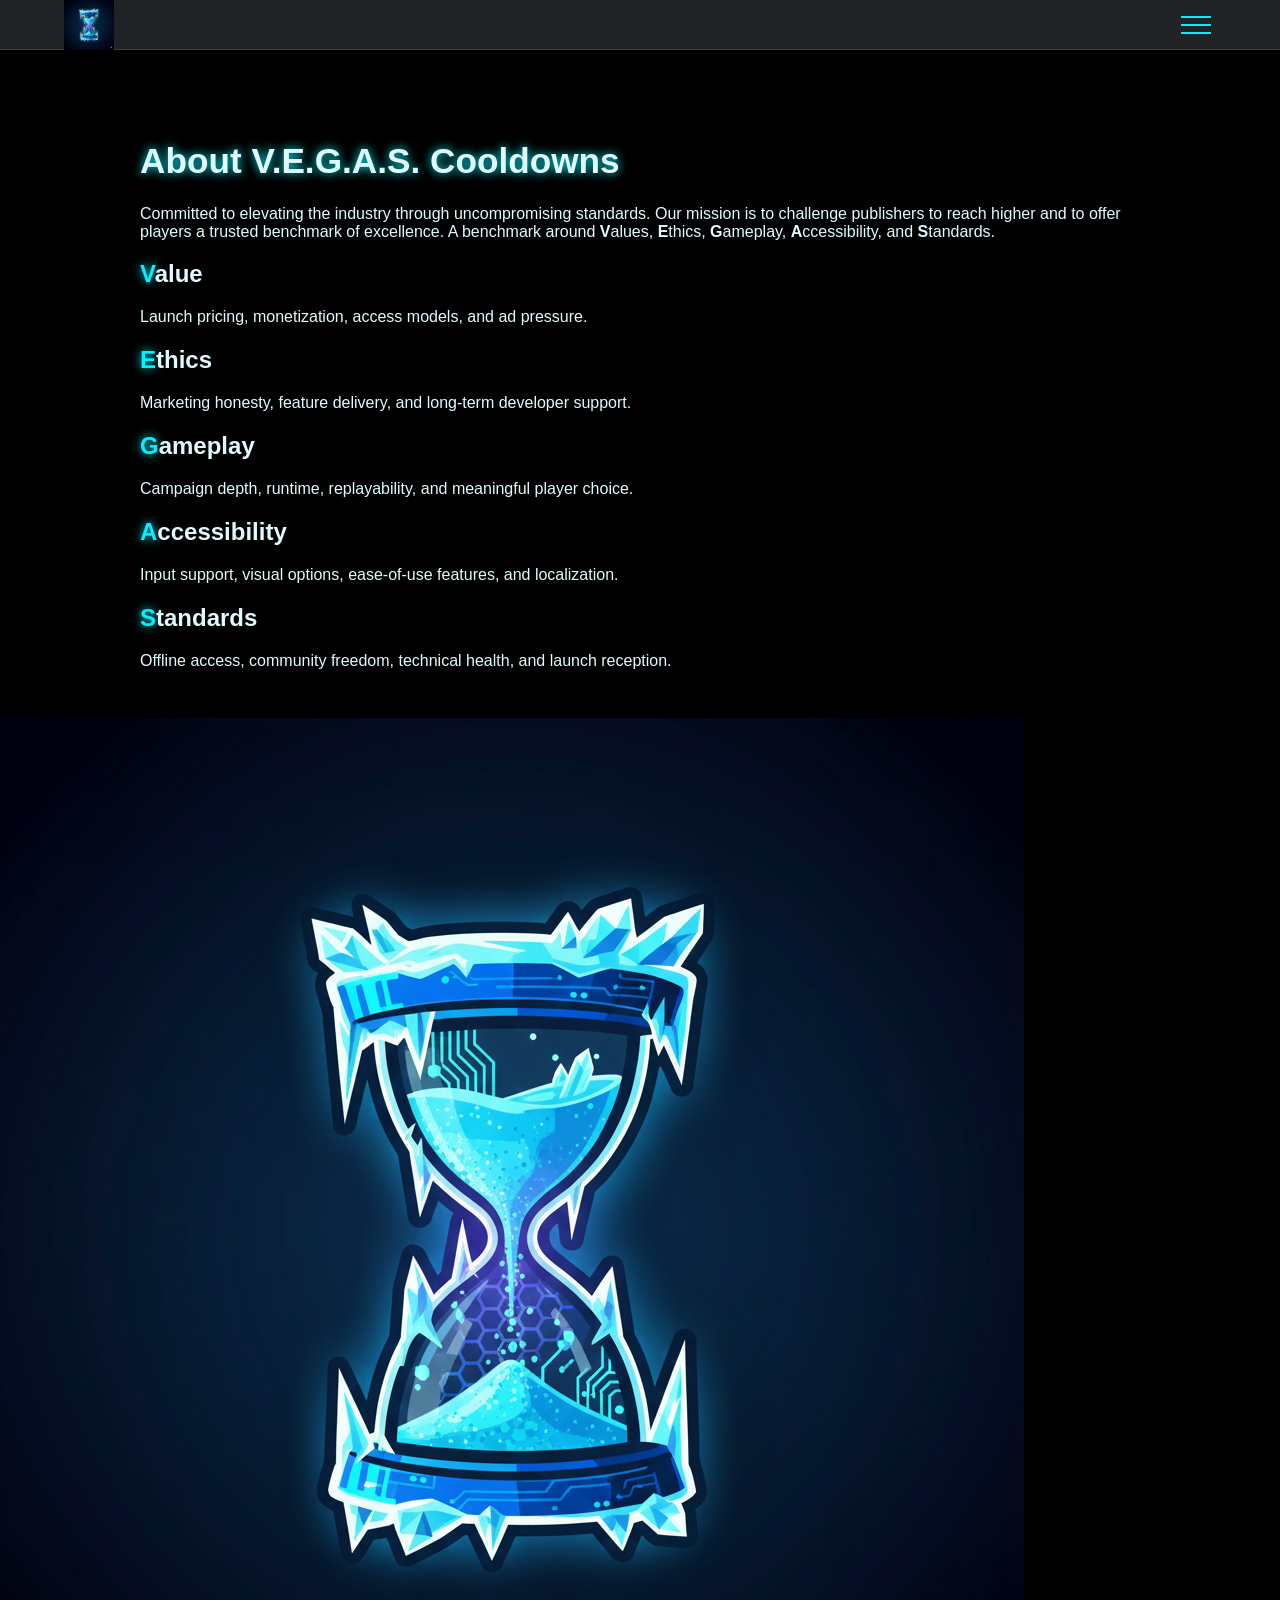
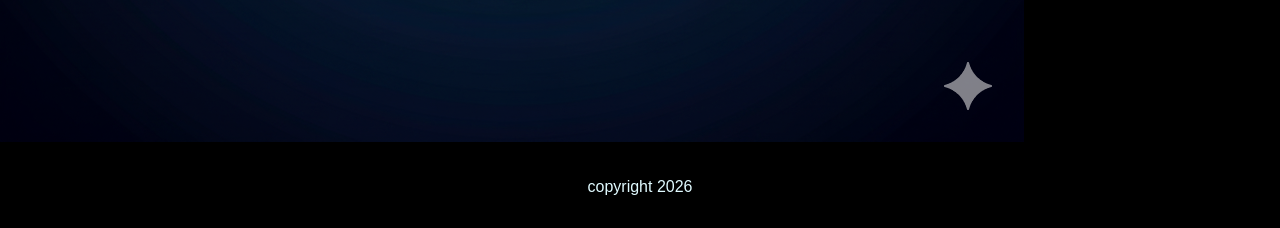
==== index.html @ 97bcd000 "Initial import: Vegas Cooldown site with README" ====
<!DOCTYPE html>
<html lang="en">
<head>
    <meta charset="UTF-8">
    <meta name="viewport" content="width=device-width, initial-scale=1.0">
    <title>V.E.G.A.S. Cooldowns</title>
    <link rel="stylesheet" href="css/style.css?v=centered-main-1000-v2">
    <link rel="stylesheet" href="css/navbar.css">
</head>
<body>

    <nav class="navbar">
        <div class="nav-container">
            <a href="index.html"><img src="img/vegas_logo.png" alt="Vegas Logo" class="nav-logo"></a>
            <div class="nav-drawer" id="nav-drawer">
                <ul class="nav-links" id="nav-menu">
                    <li><a href="about.html">About</a></li>
                    <li><a href="games.html">Games</a></li>
                    <li><a href="news.html">News</a></li>
                    <li><a href="contact.html">Contact</a></li>
                </ul>
            </div>
            <button id="burger-toggle" class="burger-menu" aria-label="Toggle menu">
                <span></span><span></span><span></span>
            </button>
        </div>
    </nav>

    <main class="hero-section">
        <div class="content-block">
            <h1 class="glow-text">About V.E.G.A.S. Cooldowns</h1>
            <p>Committed to elevating the industry through uncompromising standards. Our mission is to challenge publishers to reach higher and to offer players a trusted benchmark of excellence. 
            A benchmark around <b>V</b>alues, <b>E</b>thics, <b>G</b>ameplay, <b>A</b>ccessibility, and <b>S</b>tandards.</p>
            
            <div class="vegas-acronym-container">
                <div class="acronym-block">
                    <h2 class="acronym-title"><span class="letter">V</span>alue</h2>
                    <p class="acronym-description">Launch pricing, monetization, access models, and ad pressure.</p>
                </div>
                
                <div class="acronym-block">
                    <h2 class="acronym-title"><span class="letter">E</span>thics</h2>
                    <p class="acronym-description">Marketing honesty, feature delivery, and long-term developer support.</p>
                </div>
                
                <div class="acronym-block">
                    <h2 class="acronym-title"><span class="letter">G</span>ameplay</h2>
                    <p class="acronym-description">Campaign depth, runtime, replayability, and meaningful player choice.</p>
                </div>
                
                <div class="acronym-block">
                    <h2 class="acronym-title"><span class="letter">A</span>ccessibility</h2>
                    <p class="acronym-description">Input support, visual options, ease-of-use features, and localization.</p>
                </div>
                
                <div class="acronym-block">
                    <h2 class="acronym-title"><span class="letter">S</span>tandards</h2>
                    <p class="acronym-description">Offline access, community freedom, technical health, and launch reception.</p>
                </div>
            </div>
        </div>

        <div class="visual-container">
            <img src="img/vegas_logo.png" alt="Futuristic Hourglass" class="main-visual">
        </div>
    </main>

    <footer class="site-footer">
        <p>copyright 2026</p>
    </footer>

    <script src="js/spotlight.js"></script>
    <script src="js/burger-menu.js"></script>
</body>
</html>
---- css/style.css ----
/* --- Variables --- */
:root {
    --bg-color: #000;
    --nav-bg-color: #202226;
    --footer-bg-color: #6A6F78;
    --card-bg: rgba(10, 25, 41, 0.7);
    --neon-blue: #00f2ff;
    --neon-red: #ff3131;
    --text-main: #e0faff;
    --nav-height: 50px;

    /* Color Gradient: Highest (Azure Blue) to Lowest (Amber Gold) */
    --color-azure-blue: #3A86FF;
    --color-blue-violet: #8338EC;
    --color-neon-pink: #FF006E;
    --color-blaze-orange: #FB5607;
    --color-amber-gold: #FFBE0B;
}

* { box-sizing: border-box; }

html, body {
    margin: 0;
    padding: 0;
    min-height: 100%;
    background: var(--bg-color);
    color: var(--text-main);
    font-family: "Michroma", sans-serif;
    font-weight: 400;
    font-style: normal;
    overflow-x: hidden;
}

body {
    min-height: 100vh;
    display: flex;
    flex-direction: column;
}

main {
    flex: 0 0 auto;
}

.navbar {
    background: var(--nav-bg-color);
}

.site-footer {
    width: 100%;
    flex: 1 0 auto;
    background-color: transparent;
    display: flex;
    justify-content: center;
    align-items: flex-start;
    padding: 2rem 1.5rem;
    color: var(--text-main);
    text-align: center;
}

.site-footer p {
    margin: 0;
}


/* --- Breadcrumb Style --- */
.breadcrumb {
    position: fixed;
    top: var(--nav-height);
    left: 0;
    right: 0;
    z-index: 1000;
    font-size: 0.65rem;
    text-transform: uppercase;
    letter-spacing: 1.5px;
    padding: 12px max(1.5rem, calc((100vw - 412px) / 2 + 1.5rem));
    margin-bottom: 1.5rem;
    background: rgba(0, 0, 0, 0.78);
    backdrop-filter: blur(12px);
    color: rgba(224, 250, 255, 0.4);
}

.breadcrumb a, .breadcrumb a:visited {
    text-decoration: none;
    color: rgba(224, 250, 255, 0.5);
    transition: 0.3s;
}

.breadcrumb a:hover { color: var(--neon-blue); }

.glow-text {
    font-size: 2.2rem;
    padding-top: 25px;
    margin-bottom: 1.5rem;
    text-shadow: 0 0 10px var(--neon-blue);
}

/* --- Pillar Adjustments --- */
.about-grid { display: flex; flex-direction: column; gap: 20px; }

.description-block {
    width: 100vw;
    margin-left: calc(-50vw + 50%);
    height: auto;
    background-color: #00c8e0;
    display: flex;
    flex-direction: column;
    align-items: center;
    justify-content: center;
    padding: 30px 40px;
    color: #000;
    font-size: 0.85rem;
    font-weight: 400;
    gap: 12px;
}

/* --- Colors & Labels --- */
.letter { color: var(--neon-blue); text-shadow: 0 0 10px var(--neon-blue); }
.bonus { color: var(--neon-blue); font-weight: bold; }
.penalty { color: var(--neon-red); font-weight: bold; text-shadow: 0 0 8px rgba(255, 49, 49, 0.4); }



/* --- Mobile Logic (Pixel 7) --- */
@media (max-width: 1023px) {
    .content-block {
        max-width: 412px;
        margin: 0 auto;
        padding: 2rem 1.5rem;
    }
}

/* --- Desktop Logic --- */
@media (min-width: 1024px) {
    .content-block {
        width: min(1000px, calc(100vw - 48px));
        margin: 0 auto;
        padding: 2rem 0;
    }

    .breadcrumb {
        padding-left: max(1.5rem, calc((100vw - 1000px) / 2));
        padding-right: max(1.5rem, calc((100vw - 1000px) / 2));
    }

    .about-grid {
        flex-direction: row;
        flex-wrap: wrap;
    }

    .description-block {
        width: min(1000px, calc(100vw - 48px));
        margin-left: auto;
        margin-right: auto;
    }
}

.content-block {
    padding-top: calc(2rem + 60px);
}

/* --- Point Value Color Gradient --- */
/* Highest positive values → Azure Blue, 0 → Neon Pink, Lowest negative → Amber Gold */

/* Positive values: Highest (Azure Blue) to mid (Blue Violet) */
.points-10, .points-p10 { 
    color: var(--color-azure-blue); 
    font-weight: bold; 
    text-shadow: 0 0 8px rgba(58, 134, 255, 0.4);
}
.points-6, .points-p6 { 
    color: var(--color-azure-blue); 
    font-weight: bold; 
    text-shadow: 0 0 8px rgba(58, 134, 255, 0.4);
}
.points-5, .points-p5 { 
    color: var(--color-azure-blue); 
    font-weight: bold; 
    text-shadow: 0 0 8px rgba(58, 134, 255, 0.4);
}
.points-3, .points-p3 { 
    color: var(--color-blue-violet); 
    font-weight: bold; 
    text-shadow: 0 0 8px rgba(131, 56, 236, 0.4);
}
.points-2, .points-p2 { 
    color: var(--color-blue-violet); 
    font-weight: bold; 
    text-shadow: 0 0 8px rgba(131, 56, 236, 0.4);
}
.points-1, .points-p1 { 
    color: var(--color-blue-violet); 
    font-weight: bold; 
    text-shadow: 0 0 8px rgba(131, 56, 236, 0.4);
}

/* Zero values: Neon Pink only */
.points-0 { 
    color: var(--color-neon-pink); 
    font-weight: bold; 
    text-shadow: 0 0 8px rgba(255, 0, 110, 0.4);
}

/* Negative values: Less severe (Blaze Orange) to most severe (Amber Gold) */
.points-n2, .points-m2 { 
    color: var(--color-blaze-orange); 
    font-weight: bold; 
    text-shadow: 0 0 8px rgba(251, 86, 7, 0.4);
}
.points-n3, .points-m3 { 
    color: var(--color-blaze-orange); 
    font-weight: bold; 
    text-shadow: 0 0 8px rgba(251, 86, 7, 0.4);
}
.points-n5, .points-m5 { 
    color: var(--color-blaze-orange); 
    font-weight: bold; 
    text-shadow: 0 0 8px rgba(251, 86, 7, 0.4);
}
.points-n10, .points-m10 { 
    color: var(--color-blaze-orange); 
    font-weight: bold; 
    text-shadow: 0 0 8px rgba(251, 86, 7, 0.4);
}
.points-n20, .points-m20 { 
    color: var(--color-amber-gold); 
    font-weight: bold; 
    text-shadow: 0 0 8px rgba(255, 190, 11, 0.4);
}
.points-n100, .points-m100 { 
    color: var(--color-amber-gold); 
    font-weight: bold; 
    text-shadow: 0 0 8px rgba(255, 190, 11, 0.4);
}

.points-max {
    color: var(--color-azure-blue);
    font-weight: bold;
    text-shadow: 0 0 8px rgba(58, 134, 255, 0.4);
}
---- css/navbar.css ----
/* --- Navbar Base --- */
.navbar {
    position: fixed;
    top: 0;
    width: 100%;
    height: 50px; /* Default height */
    background: var(--nav-bg-color);
    backdrop-filter: blur(15px);
    z-index: 99999;
    display: flex;
    flex-direction: column; 
    justify-content: flex-start;
    border-bottom: 1px solid rgba(0, 242, 255, 0.2);
    overflow: visible; 
    transition: height 0.4s cubic-bezier(0.4, 0, 0.2, 1);
}

/* Growth Trigger - Expands the bar to accommodate the drawer */
body.menu-open .navbar {
    height: 300px !important;
}

.nav-container {
    display: flex;
    justify-content: space-between;
    align-items: center;
    width: 100%;
    height: 50px !important;
    min-height: 50px !important;
    padding: 0 5%;
    flex-shrink: 0;
}

/* --- Logo Styling --- */
.nav-logo { 
    height: 50px !important;
    width: auto !important;
    max-height: 50px !important;
    display: block;
    object-fit: contain;
}

/* --- Dedicated Nav Drawer --- */
.nav-drawer {
    position: absolute;
    top: 80px; /* Positions drawer exactly below the top bar */
    left: 0;
    width: 100%;
    opacity: 0;
    visibility: hidden;
    transform: translateY(-10px);
    transition: all 0.4s ease;
    display: flex;
    justify-content: center;
}

/* Reveal drawer when menu is open */
body.menu-open .nav-drawer {
    opacity: 1;
    visibility: visible;
    transform: translateY(0);
}

.nav-links {
    display: flex;
    flex-direction: column;
    align-items: center;
    width: 100%;
    padding: 20px 0;
    list-style: none;
    margin: 0;
    gap: 15px;
}

.nav-links a {
    color: #00f2ff;
    font-size: 1.3rem;
    text-decoration: none;
    text-transform: uppercase;
    font-weight: bold;
    text-shadow: 0 0 10px rgba(0, 242, 255, 0.5);
    transition: color 0.3s ease;
}

.nav-links a:hover {
    color: #fff;
    text-shadow: 0 0 15px #00f2ff;
}

/* --- Burger Icon & Animation --- */
.burger-menu {
    display: flex;
    flex-direction: column;
    gap: 6px;
    background: none;
    border: none;
    cursor: pointer;
    padding: 5px;
}

.burger-menu span { 
    width: 30px; 
    height: 2px; 
    background: #00f2ff; 
    transition: all 0.3s cubic-bezier(0.4, 0, 0.2, 1);
}

/* Transformation to 'X' */
.burger-menu.open span:nth-child(1) {
    transform: translateY(8px) rotate(45deg);
}

.burger-menu.open span:nth-child(2) {
    opacity: 0;
}

.burger-menu.open span:nth-child(3) {
    transform: translateY(-8px) rotate(-45deg);
}

/* --- Hero Section Shift --- */
.hero-section {
    position: relative;
    z-index: 1;
    transition: transform 0.4s cubic-bezier(0.4, 0, 0.2, 1), opacity 0.4s ease;
}

/* Pushes content down when menu opens to avoid overlap */
body.menu-open .hero-section {
    transform: translateY(150px); 
    opacity: 0.3;
    pointer-events: none;
}
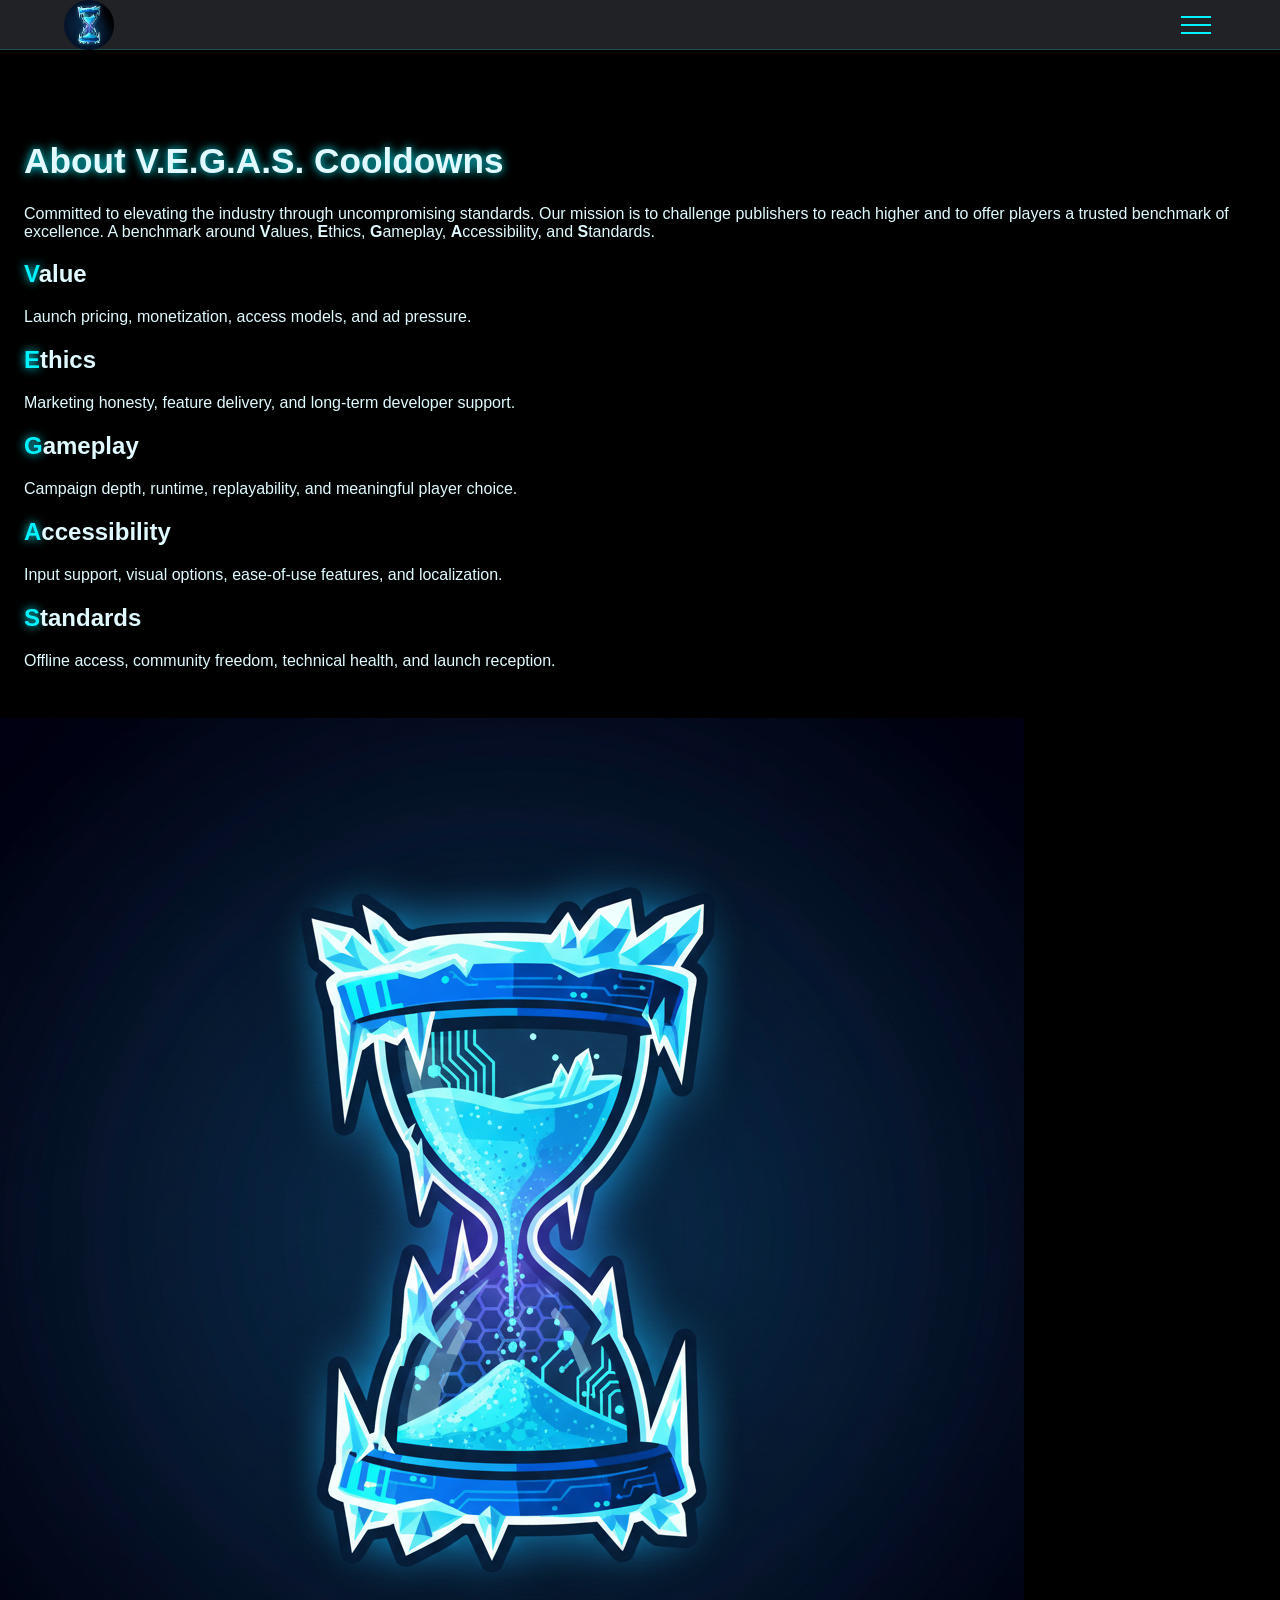
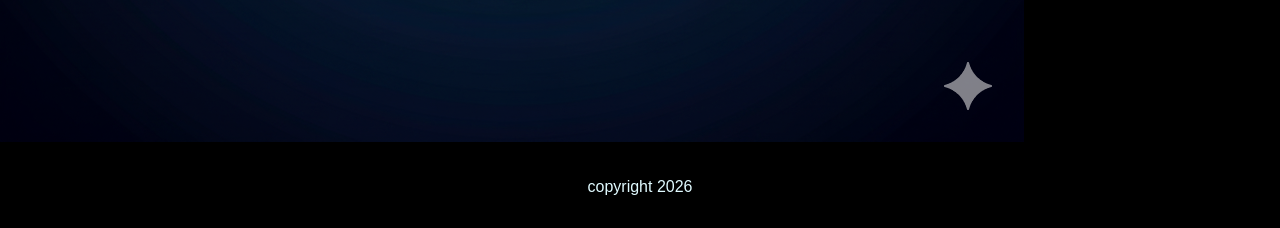
==== commit 03fe8e0a: "Update Vegas Cooldown site" ====
--- a/index.html
+++ b/index.html
@@ -11,12 +11,12 @@
 
     <nav class="navbar">
         <div class="nav-container">
-            <a href="index.html"><img src="img/vegas_logo.png" alt="Vegas Logo" class="nav-logo"></a>
+            <a href="index.html"><img src="img/vegas_logo_small.png" alt="Vegas Logo" class="nav-logo"></a>
             <div class="nav-drawer" id="nav-drawer">
                 <ul class="nav-links" id="nav-menu">
                     <li><a href="about.html">About</a></li>
                     <li><a href="games.html">Games</a></li>
-                    <li><a href="news.html">News</a></li>
+                    <li><a href="recent.html">Recent</a></li>
                     <li><a href="contact.html">Contact</a></li>
                 </ul>
             </div>
--- a/css/style.css
+++ b/css/style.css
@@ -132,7 +132,7 @@
 /* --- Desktop Logic --- */
 @media (min-width: 1024px) {
     .content-block {
-        width: min(1000px, calc(100vw - 48px));
+        width: min(1280px, calc(100vw - 48px));
         margin: 0 auto;
         padding: 2rem 0;
     }
@@ -148,7 +148,7 @@
     }
 
     .description-block {
-        width: min(1000px, calc(100vw - 48px));
+        width: min(1280px, calc(100vw - 48px));
         margin-left: auto;
         margin-right: auto;
     }
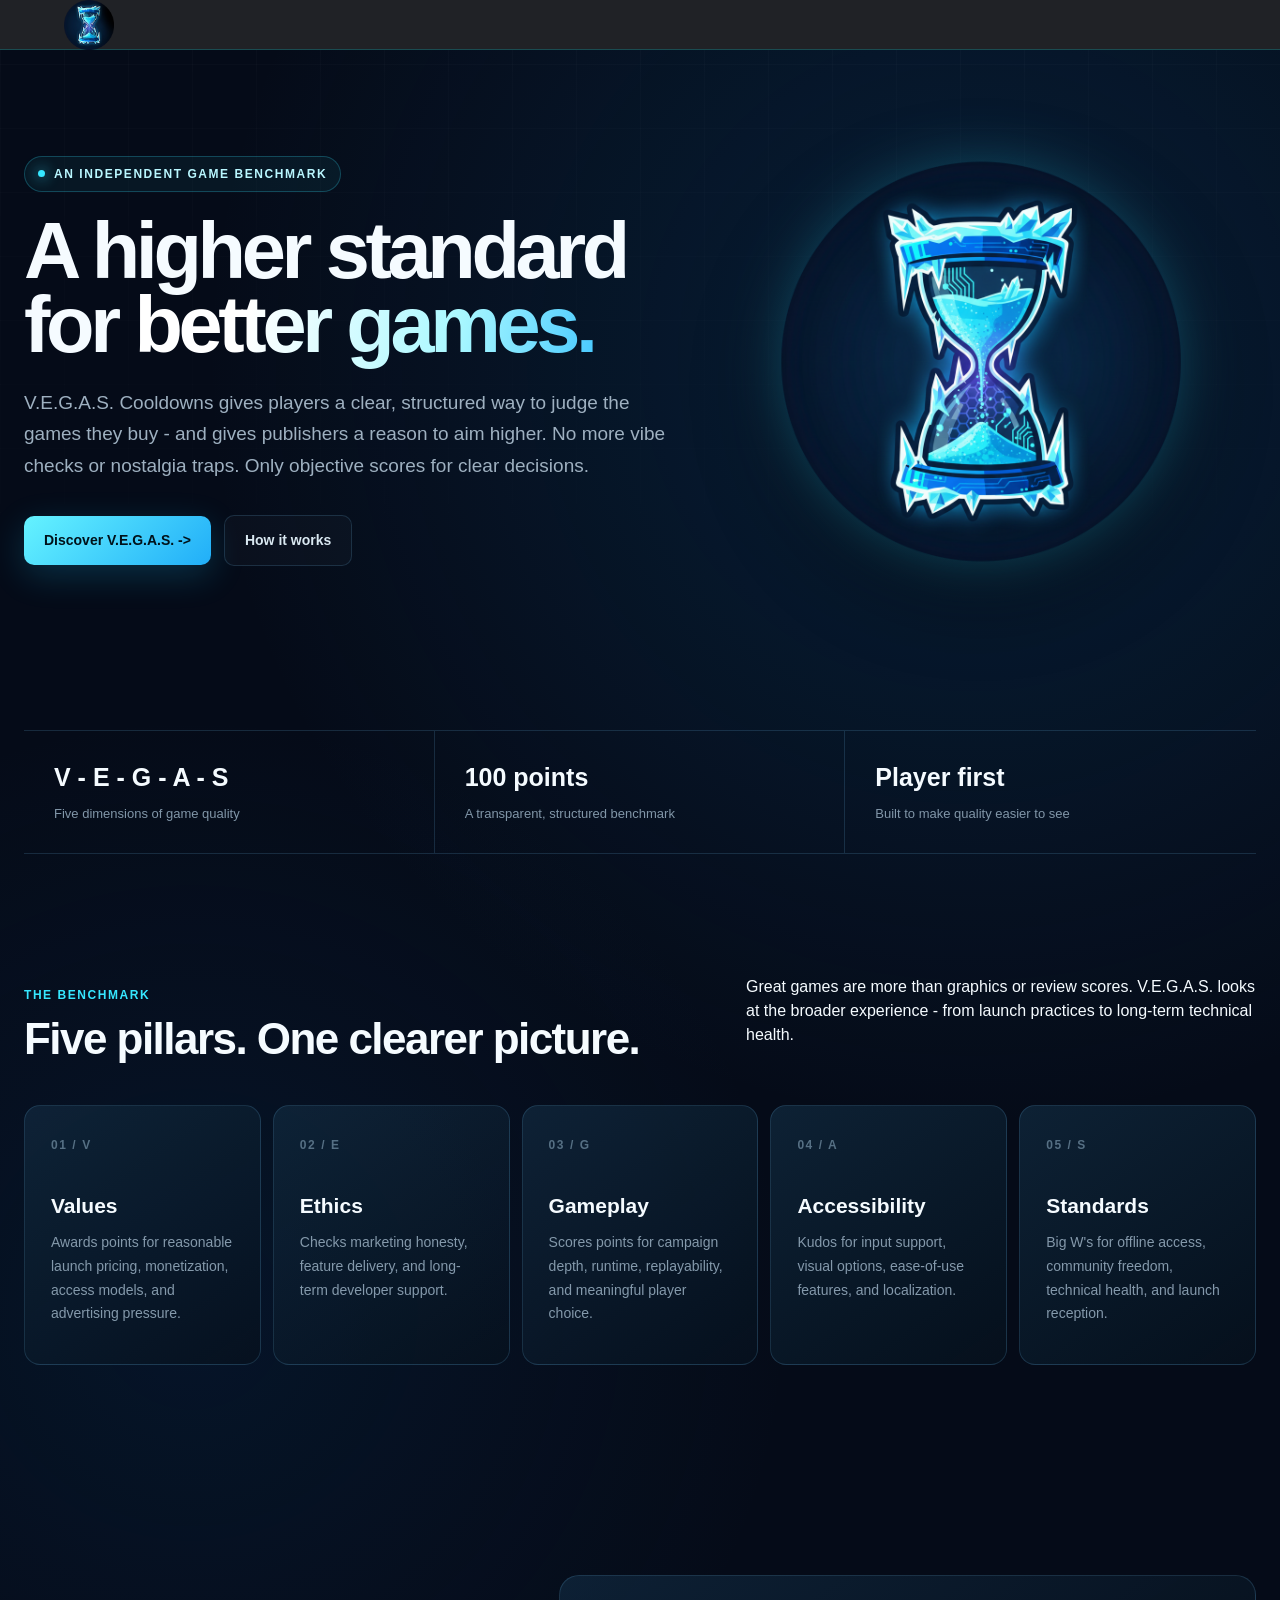
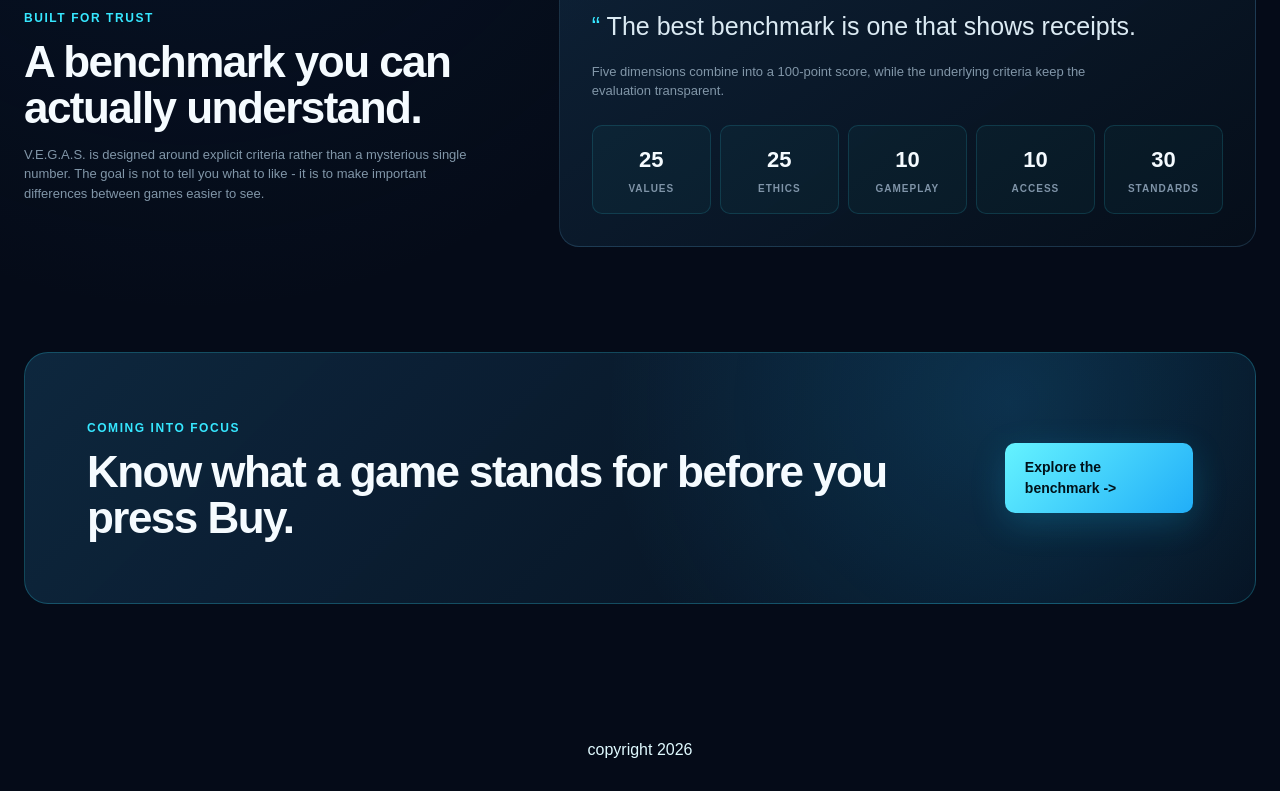
==== commit c5e1ff17: "Refresh homepage and shared background" ====
--- a/index.html
+++ b/index.html
@@ -3,8 +3,8 @@
 <head>
     <meta charset="UTF-8">
     <meta name="viewport" content="width=device-width, initial-scale=1.0">
-    <title>V.E.G.A.S. Cooldowns</title>
-    <link rel="stylesheet" href="css/style.css?v=centered-main-1000-v2">
+    <title>V.E.G.A.S. Cooldowns - A benchmark for better games</title>
+    <link rel="stylesheet" href="css/style.css?v=home-reference-layout">
     <link rel="stylesheet" href="css/navbar.css">
 </head>
 <body>
@@ -12,57 +12,54 @@
     <nav class="navbar">
         <div class="nav-container">
             <a href="index.html"><img src="img/vegas_logo_small.png" alt="Vegas Logo" class="nav-logo"></a>
-            <div class="nav-drawer" id="nav-drawer">
-                <ul class="nav-links" id="nav-menu">
-                    <li><a href="about.html">About</a></li>
-                    <li><a href="games.html">Games</a></li>
-                    <li><a href="recent.html">Recent</a></li>
-                    <li><a href="contact.html">Contact</a></li>
-                </ul>
-            </div>
-            <button id="burger-toggle" class="burger-menu" aria-label="Toggle menu">
-                <span></span><span></span><span></span>
-            </button>
         </div>
     </nav>
 
-    <main class="hero-section">
-        <div class="content-block">
-            <h1 class="glow-text">About V.E.G.A.S. Cooldowns</h1>
-            <p>Committed to elevating the industry through uncompromising standards. Our mission is to challenge publishers to reach higher and to offer players a trusted benchmark of excellence. 
-            A benchmark around <b>V</b>alues, <b>E</b>thics, <b>G</b>ameplay, <b>A</b>ccessibility, and <b>S</b>tandards.</p>
-            
-            <div class="vegas-acronym-container">
-                <div class="acronym-block">
-                    <h2 class="acronym-title"><span class="letter">V</span>alue</h2>
-                    <p class="acronym-description">Launch pricing, monetization, access models, and ad pressure.</p>
+    <main class="hero-section home-page">
+        <div class="home-wrap">
+            <section class="home-hero">
+                <div class="home-hero-copy">
+                    <div class="home-eyebrow"><span></span> An independent game benchmark</div>
+                    <h1>A higher standard for <strong>better games.</strong></h1>
+                    <p>V.E.G.A.S. Cooldowns gives players a clear, structured way to judge the games they buy - and gives publishers a reason to aim higher. No more vibe checks or nostalgia traps. Only objective scores for clear decisions.</p>
+                    <div class="home-buttons">
+                        <a class="home-button home-button-primary" href="#benchmark">Discover V.E.G.A.S. <span aria-hidden="true">-&gt;</span></a>
+                        <a class="home-button home-button-secondary" href="#methodology">How it works</a>
+                    </div>
                 </div>
-                
-                <div class="acronym-block">
-                    <h2 class="acronym-title"><span class="letter">E</span>thics</h2>
-                    <p class="acronym-description">Marketing honesty, feature delivery, and long-term developer support.</p>
+                <div class="home-hero-art" aria-hidden="true">
+                    <div class="home-orb"></div>
+                    <img src="img/vegas_logo.png" alt="" class="home-logo">
                 </div>
-                
-                <div class="acronym-block">
-                    <h2 class="acronym-title"><span class="letter">G</span>ameplay</h2>
-                    <p class="acronym-description">Campaign depth, runtime, replayability, and meaningful player choice.</p>
+            </section>
+
+            <section class="home-stats" aria-label="Benchmark summary">
+                <div><b>V - E - G - A - S</b><span>Five dimensions of game quality</span></div>
+                <div><b>100 points</b><span>A transparent, structured benchmark</span></div>
+                <div><b>Player first</b><span>Built to make quality easier to see</span></div>
+            </section>
+
+            <section class="home-section" id="benchmark">
+                <div class="home-section-heading"><div><small>The benchmark</small><h2>Five pillars. One clearer picture.</h2></div><p>Great games are more than graphics or review scores. V.E.G.A.S. looks at the broader experience - from launch practices to long-term technical health.</p></div>
+                <div class="home-pillars">
+                    <article><small>01 / V</small><h3>Values</h3><p>Awards points for reasonable launch pricing, monetization, access models, and advertising pressure.</p></article>
+                    <article><small>02 / E</small><h3>Ethics</h3><p>Checks marketing honesty, feature delivery, and long-term developer support.</p></article>
+                    <article><small>03 / G</small><h3>Gameplay</h3><p>Scores points for campaign depth, runtime, replayability, and meaningful player choice.</p></article>
+                    <article><small>04 / A</small><h3>Accessibility</h3><p>Kudos for input support, visual options, ease-of-use features, and localization.</p></article>
+                    <article><small>05 / S</small><h3>Standards</h3><p>Big W's for offline access, community freedom, technical health, and launch reception.</p></article>
                 </div>
-                
-                <div class="acronym-block">
-                    <h2 class="acronym-title"><span class="letter">A</span>ccessibility</h2>
-                    <p class="acronym-description">Input support, visual options, ease-of-use features, and localization.</p>
-                </div>
-                
-                <div class="acronym-block">
-                    <h2 class="acronym-title"><span class="letter">S</span>tandards</h2>
-                    <p class="acronym-description">Offline access, community freedom, technical health, and launch reception.</p>
-                </div>
+            </section>
+
+            <section class="home-section home-method" id="methodology">
+                <div><small>Built for trust</small><h2>A benchmark you can actually understand.</h2><p>V.E.G.A.S. is designed around explicit criteria rather than a mysterious single number. The goal is not to tell you what to like - it is to make important differences between games easier to see.</p></div>
+                <div class="home-method-box"><blockquote><span>“</span> The best benchmark is one that shows receipts.</blockquote><p>Five dimensions combine into a 100-point score, while the underlying criteria keep the evaluation transparent.</p><div class="home-formula"><b>25<small>VALUES</small></b><b>25<small>ETHICS</small></b><b>10<small>GAMEPLAY</small></b><b>10<small>ACCESS</small></b><b>30<small>STANDARDS</small></b></div></div>
+            </section>
+
+            <section class="home-cta"><div><small>Coming into focus</small><h2>Know what a game stands for before you press Buy.</h2></div><a class="home-button home-button-primary" href="games.html">Explore the benchmark <span aria-hidden="true">-&gt;</span></a></section>
+        </div>
             </div>
         </div>
 
-        <div class="visual-container">
-            <img src="img/vegas_logo.png" alt="Futuristic Hourglass" class="main-visual">
-        </div>
     </main>
 
     <footer class="site-footer">
--- a/css/style.css
+++ b/css/style.css
@@ -23,7 +23,10 @@
     margin: 0;
     padding: 0;
     min-height: 100%;
-    background: var(--bg-color);
+    background:
+        radial-gradient(circle at 76% 15%, rgba(14, 93, 151, 0.24), transparent 34%),
+        radial-gradient(circle at 15% 55%, rgba(10, 70, 125, 0.16), transparent 35%),
+        #050b18;
     color: var(--text-main);
     font-family: "Michroma", sans-serif;
     font-weight: 400;
@@ -35,6 +38,17 @@
     min-height: 100vh;
     display: flex;
     flex-direction: column;
+}
+
+body::before {
+    content: '';
+    position: fixed;
+    inset: 0;
+    z-index: 0;
+    pointer-events: none;
+    background-image: linear-gradient(rgba(255, 255, 255, 0.018) 1px, transparent 1px), linear-gradient(90deg, rgba(255, 255, 255, 0.018) 1px, transparent 1px);
+    background-size: 64px 64px;
+    mask-image: linear-gradient(to bottom, black, transparent 80%);
 }
 
 main {
@@ -158,6 +172,102 @@
     padding-top: calc(2rem + 60px);
 }
 
+.home-page {
+    isolation: isolate;
+    overflow: hidden;
+}
+
+.home-page::before {
+    display: none;
+}
+
+.home-page .content-block { display: none; }
+
+.home-wrap {
+    width: min(1280px, calc(100% - 48px));
+    margin: 0 auto;
+    color: #f5fbff;
+    font-family: Inter, "Segoe UI", sans-serif;
+    line-height: 1.5;
+}
+
+.home-hero {
+    min-height: 700px;
+    display: grid;
+    grid-template-columns: 1.08fr 0.92fr;
+    align-items: center;
+    gap: 40px;
+    padding: 76px 0 84px;
+}
+
+.home-hero-copy { position: relative; z-index: 1; }
+.home-eyebrow, .home-section small, .home-cta small { color: #36e7ff; font-size: 12px; font-weight: 800; letter-spacing: 0.13em; text-transform: uppercase; }
+.home-eyebrow { display: inline-flex; align-items: center; gap: 9px; border: 1px solid rgba(54, 231, 255, 0.24); border-radius: 999px; padding: 8px 13px; color: #b9f7ff; background: rgba(54, 231, 255, 0.055); }
+.home-eyebrow span { width: 7px; height: 7px; border-radius: 50%; background: #36e7ff; box-shadow: 0 0 14px #36e7ff; }
+.home-hero h1 { max-width: 760px; margin: 22px 0 24px; font-size: clamp(52px, 6.2vw, 88px); line-height: 0.94; letter-spacing: -0.055em; }
+.home-hero h1 strong { background: linear-gradient(100deg, #fff 25%, #a9f8ff 70%, #49caff); background-clip: text; color: transparent; }
+.home-hero-copy > p { max-width: 650px; margin: 0 0 34px; color: #9eb0c0; font-size: 19px; line-height: 1.65; }
+.home-buttons { display: flex; align-items: center; gap: 13px; }
+.home-button { padding: 14px 20px; border-radius: 10px; font-size: 14px; font-weight: 750; text-decoration: none; }
+.home-button-primary { color: #00121a; background: linear-gradient(135deg, #65f3ff, #21aef8); box-shadow: 0 10px 35px rgba(25, 198, 255, 0.2); }
+.home-button-secondary { color: #d9e8f1; border: 1px solid rgba(116, 207, 255, 0.16); background: rgba(255, 255, 255, 0.025); }
+.home-hero-art { height: 570px; display: grid; place-items: center; position: relative; }
+.home-orb { position: absolute; width: 480px; height: 480px; border-radius: 50%; background: radial-gradient(circle, rgba(39, 208, 255, 0.15), rgba(10, 50, 80, 0.04) 48%, transparent 70%); filter: blur(4px); }
+.home-logo { position: relative; width: 480px; height: 480px; object-fit: contain; filter: drop-shadow(0 0 26px rgba(40, 213, 255, 0.27)) drop-shadow(0 28px 40px rgba(0, 0, 0, 0.45)); animation: home-logo-float 6s ease-in-out infinite; }
+@keyframes home-logo-float { 50% { transform: translateY(-10px); } }
+.home-stats { display: grid; grid-template-columns: repeat(3, 1fr); border-top: 1px solid rgba(116, 207, 255, 0.16); border-bottom: 1px solid rgba(116, 207, 255, 0.16); }
+.home-stats > div { padding: 28px 30px; border-right: 1px solid rgba(116, 207, 255, 0.16); }
+.home-stats > div:last-child { border-right: 0; }
+.home-stats b { display: block; margin-bottom: 4px; font-size: 25px; }
+.home-stats span, .home-method-box > p, .home-method > div > p { color: #8196a8; font-size: 13px; }
+.home-section { padding: 105px 0; }
+.home-section-heading { display: flex; justify-content: space-between; align-items: end; gap: 40px; margin-bottom: 42px; }
+.home-section h2, .home-cta h2 { margin: 10px 0 0; font-size: 44px; line-height: 1.05; letter-spacing: -0.035em; }
+.home-section-heading > p, .home-method > div > p { max-width: 510px; }
+.home-pillars { display: grid; grid-template-columns: repeat(5, 1fr); gap: 12px; }
+.home-pillars article { min-height: 260px; padding: 26px; border: 1px solid rgba(116, 207, 255, 0.16); border-radius: 16px; background: linear-gradient(145deg, rgba(16, 38, 59, 0.82), rgba(6, 17, 30, 0.8)); }
+.home-pillars article small { color: #567084; }
+.home-pillars h3 { margin: 34px 0 10px; font-size: 21px; }
+.home-pillars p { margin: 0; color: #8499ab; font-size: 14px; line-height: 1.7; }
+.home-method { display: grid; grid-template-columns: 0.8fr 1.2fr; gap: 70px; align-items: center; }
+.home-method-box { padding: 32px; border: 1px solid rgba(116, 207, 255, 0.16); border-radius: 20px; background: linear-gradient(145deg, rgba(15, 36, 57, 0.85), rgba(6, 14, 26, 0.9)); }
+.home-method-box blockquote { margin: 0 0 18px; color: #dbeaf3; font-size: 25px; line-height: 1.45; }
+.home-method-box blockquote span { color: #36e7ff; }
+.home-formula { display: grid; grid-template-columns: repeat(5, 1fr); gap: 9px; margin-top: 24px; }
+.home-formula b { padding: 17px 8px; text-align: center; border: 1px solid rgba(54, 231, 255, 0.14); border-radius: 10px; background: rgba(54, 231, 255, 0.035); font-size: 22px; }
+.home-formula small { display: block; margin-top: 5px; color: #7f94a8; font-size: 10px; letter-spacing: 0.1em; }
+.home-cta { display: flex; align-items: center; justify-content: space-between; gap: 40px; padding: 62px; margin: 0 0 105px; border: 1px solid rgba(54, 231, 255, 0.23); border-radius: 24px; background: radial-gradient(circle at 80% 20%, rgba(32, 177, 255, 0.18), transparent 40%), linear-gradient(135deg, rgba(15, 42, 66, 0.9), rgba(5, 15, 28, 0.95)); }
+
+@media (max-width: 900px) {
+    .home-hero, .home-method { grid-template-columns: 1fr; }
+    .home-hero { padding-top: 55px; }
+    .home-hero-art { height: 420px; order: -1; }
+    .home-logo { width: 380px; height: 380px; }
+    .home-pillars { grid-template-columns: repeat(2, 1fr); }
+    .home-section-heading { display: block; }
+    .home-section-heading > p { margin-top: 18px; }
+    .home-cta { display: block; padding: 40px; }
+    .home-cta .home-button { display: inline-block; margin-top: 28px; }
+}
+
+@media (max-width: 560px) {
+    .home-wrap { width: calc(100% - 28px); }
+    .home-hero { min-height: auto; padding: 45px 0 60px; }
+    .home-hero h1 { font-size: 51px; }
+    .home-hero-copy > p { font-size: 17px; }
+    .home-hero-art { height: 330px; }
+    .home-logo { width: 300px; height: 300px; }
+    .home-stats { grid-template-columns: 1fr; }
+    .home-stats > div { border-right: 0; border-bottom: 1px solid rgba(116, 207, 255, 0.16); }
+    .home-stats > div:last-child { border-bottom: 0; }
+    .home-pillars { grid-template-columns: 1fr; }
+    .home-section { padding: 75px 0; }
+    .home-section h2, .home-cta h2 { font-size: 38px; }
+    .home-cta { padding: 30px; }
+    .home-buttons { align-items: stretch; flex-direction: column; }
+    .home-button { text-align: center; }
+}
+
 /* --- Point Value Color Gradient --- */
 /* Highest positive values → Azure Blue, 0 → Neon Pink, Lowest negative → Amber Gold */
 
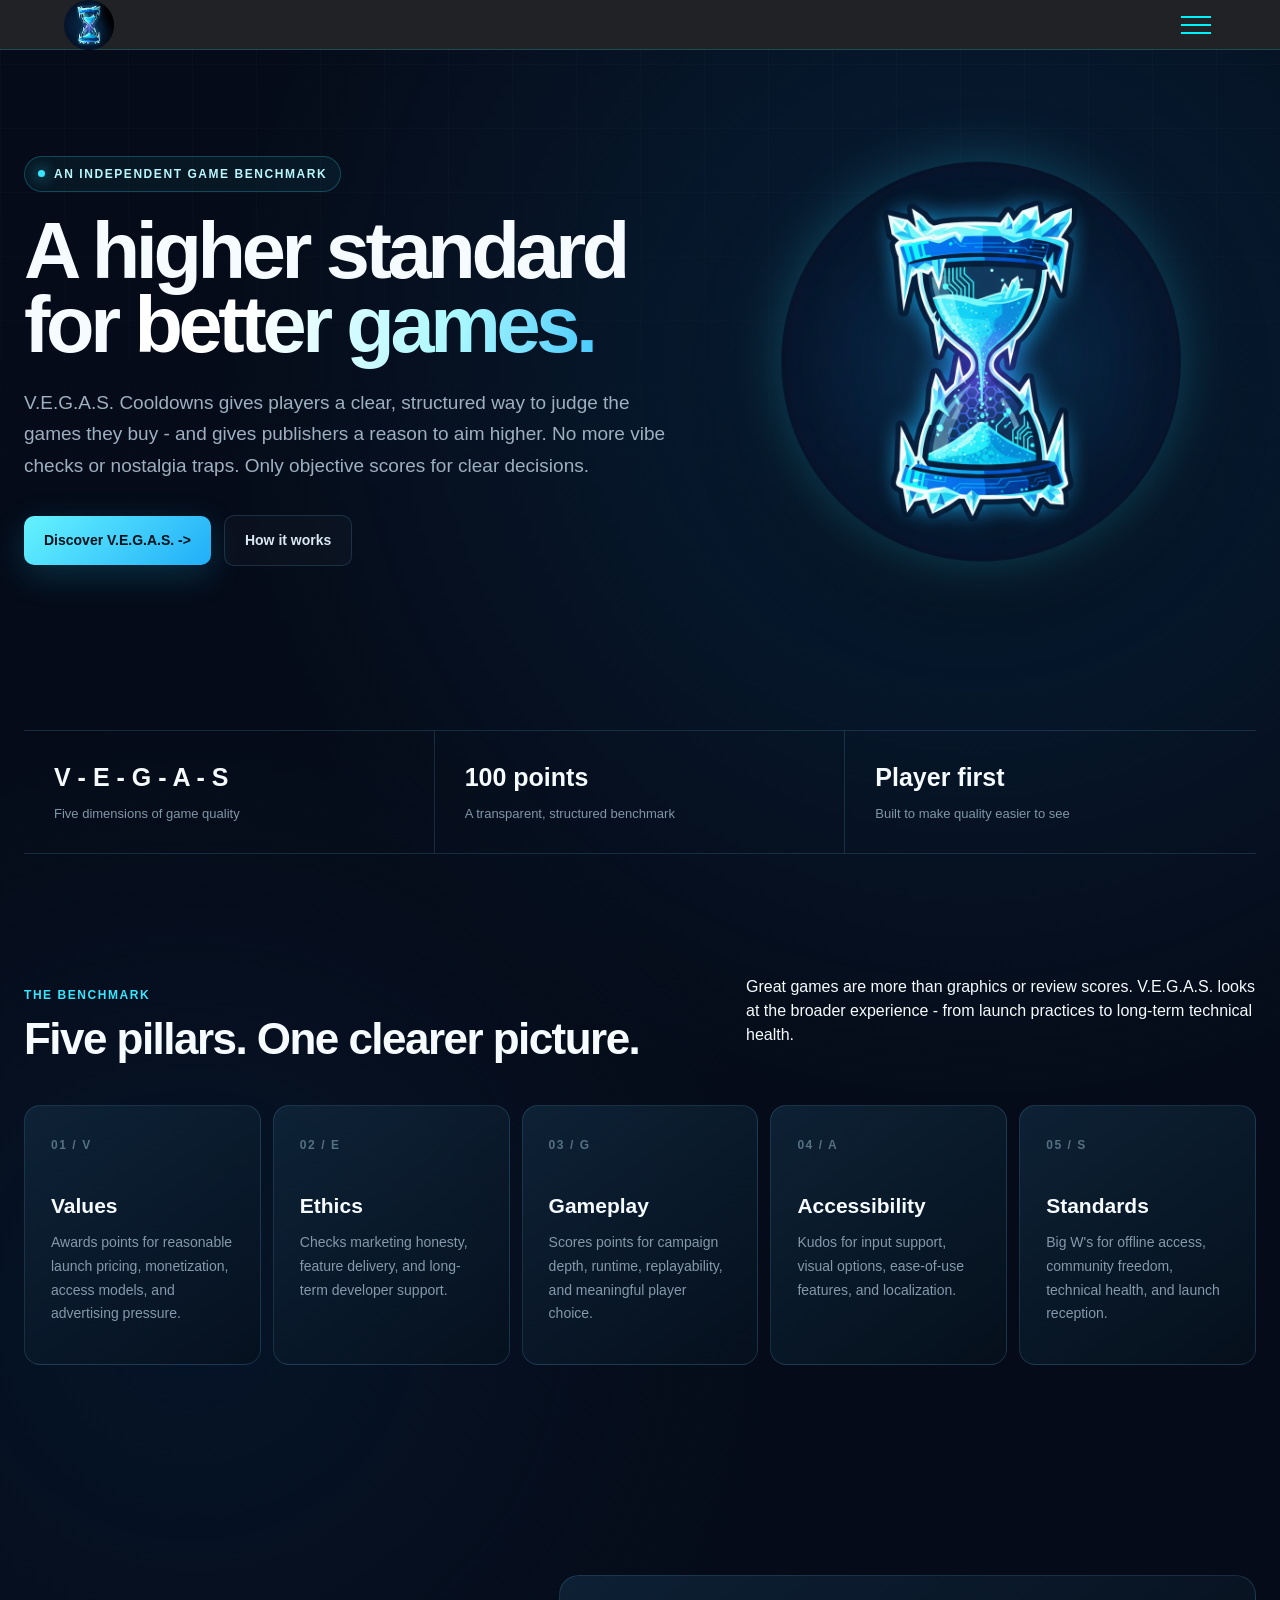
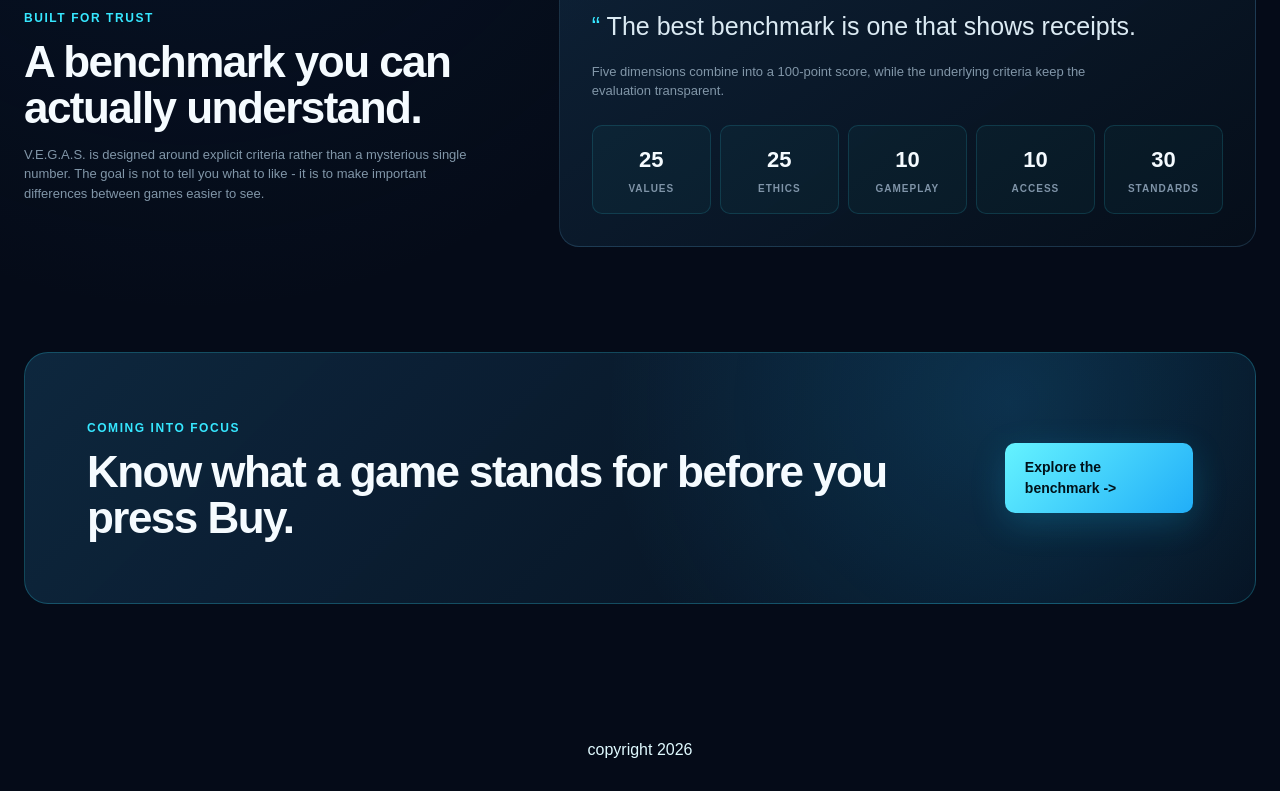
==== commit 5372b4a5: "Update filters and game page presentation" ====
--- a/index.html
+++ b/index.html
@@ -12,6 +12,19 @@
     <nav class="navbar">
         <div class="nav-container">
             <a href="index.html"><img src="img/vegas_logo_small.png" alt="Vegas Logo" class="nav-logo"></a>
+
+            <div class="nav-drawer" id="nav-drawer">
+                <ul class="nav-links" id="nav-menu">
+                    <li><a href="about.html">About</a></li>
+                    <li><a href="games.html">Games</a></li>
+                    <li><a href="recent.html">Recent</a></li>
+                    <li><a href="contact.html">Contact</a></li>
+                </ul>
+            </div>
+
+            <button id="burger-toggle" class="burger-menu" aria-label="Toggle menu">
+                <span></span><span></span><span></span>
+            </button>
         </div>
     </nav>
 
@@ -23,7 +36,7 @@
                     <h1>A higher standard for <strong>better games.</strong></h1>
                     <p>V.E.G.A.S. Cooldowns gives players a clear, structured way to judge the games they buy - and gives publishers a reason to aim higher. No more vibe checks or nostalgia traps. Only objective scores for clear decisions.</p>
                     <div class="home-buttons">
-                        <a class="home-button home-button-primary" href="#benchmark">Discover V.E.G.A.S. <span aria-hidden="true">-&gt;</span></a>
+                        <a class="home-button home-button-primary" href="games.html">Discover V.E.G.A.S. <span aria-hidden="true">-&gt;</span></a>
                         <a class="home-button home-button-secondary" href="#methodology">How it works</a>
                     </div>
                 </div>
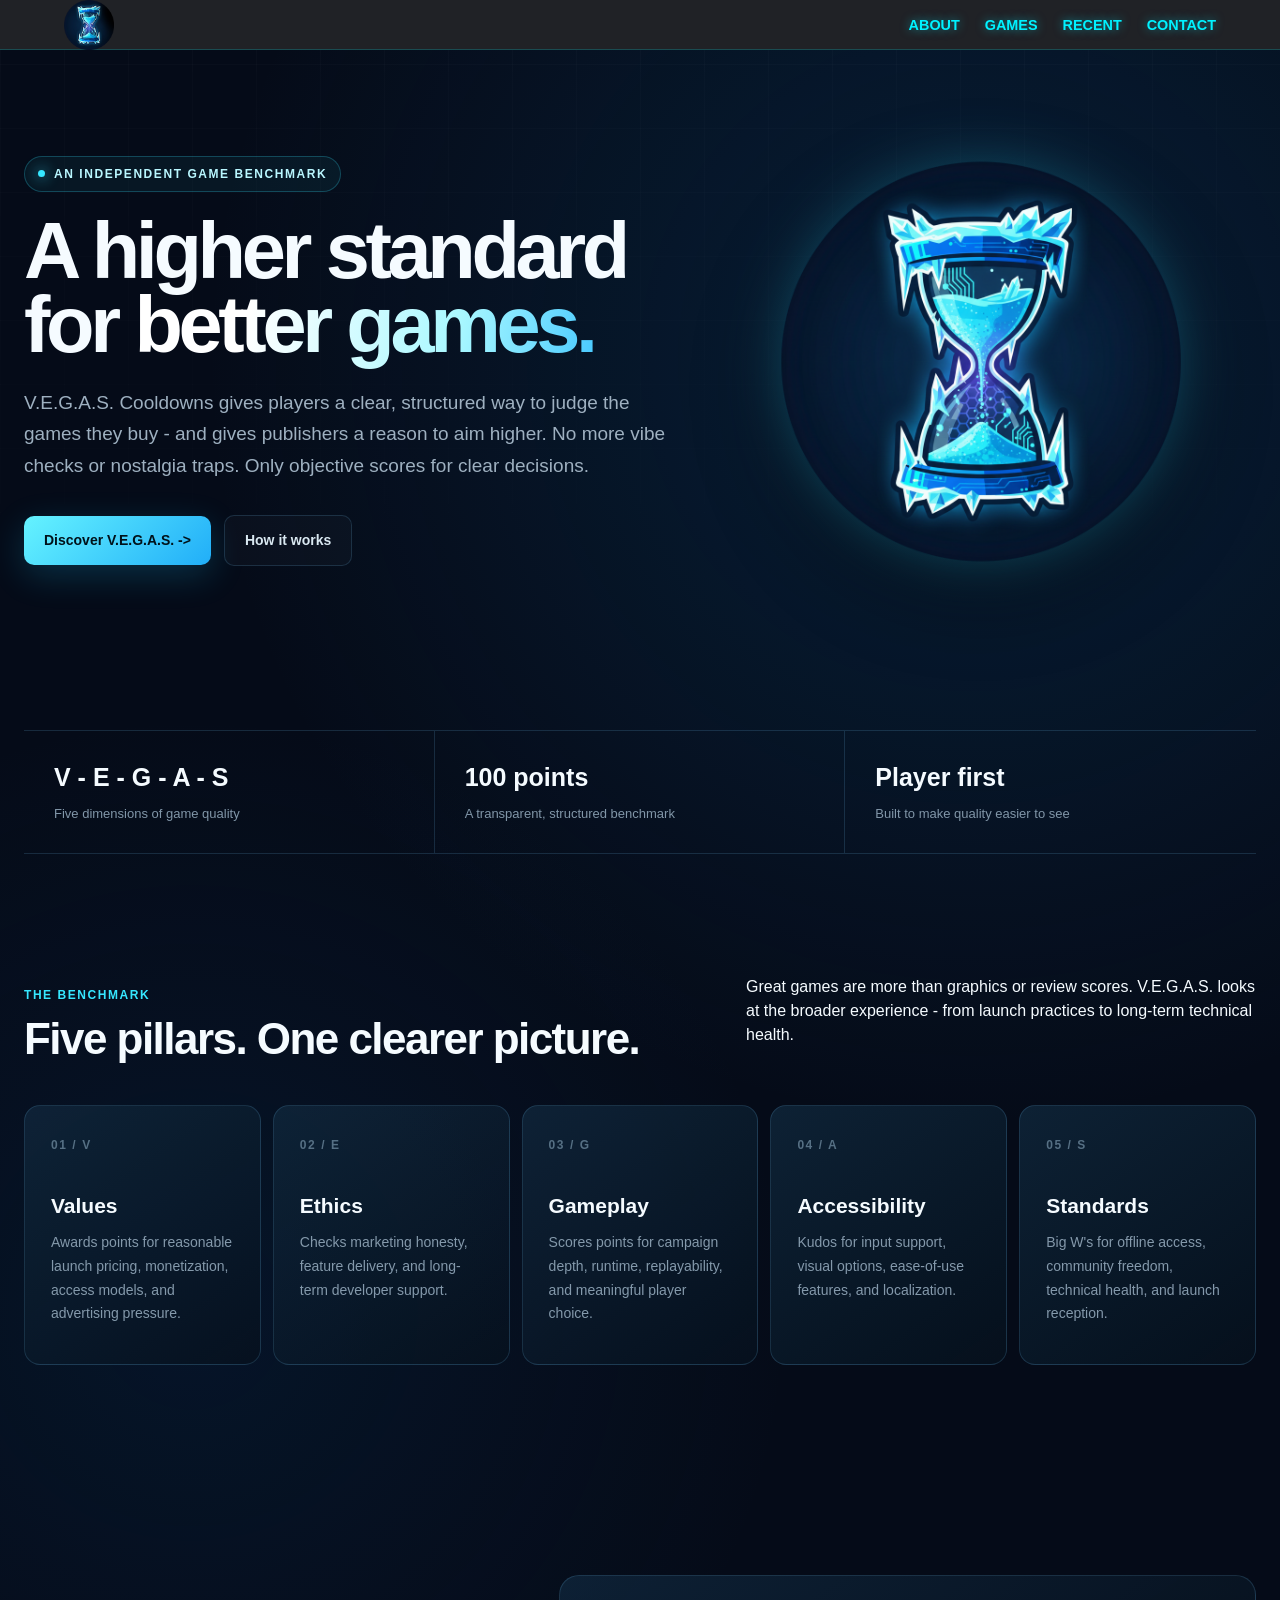
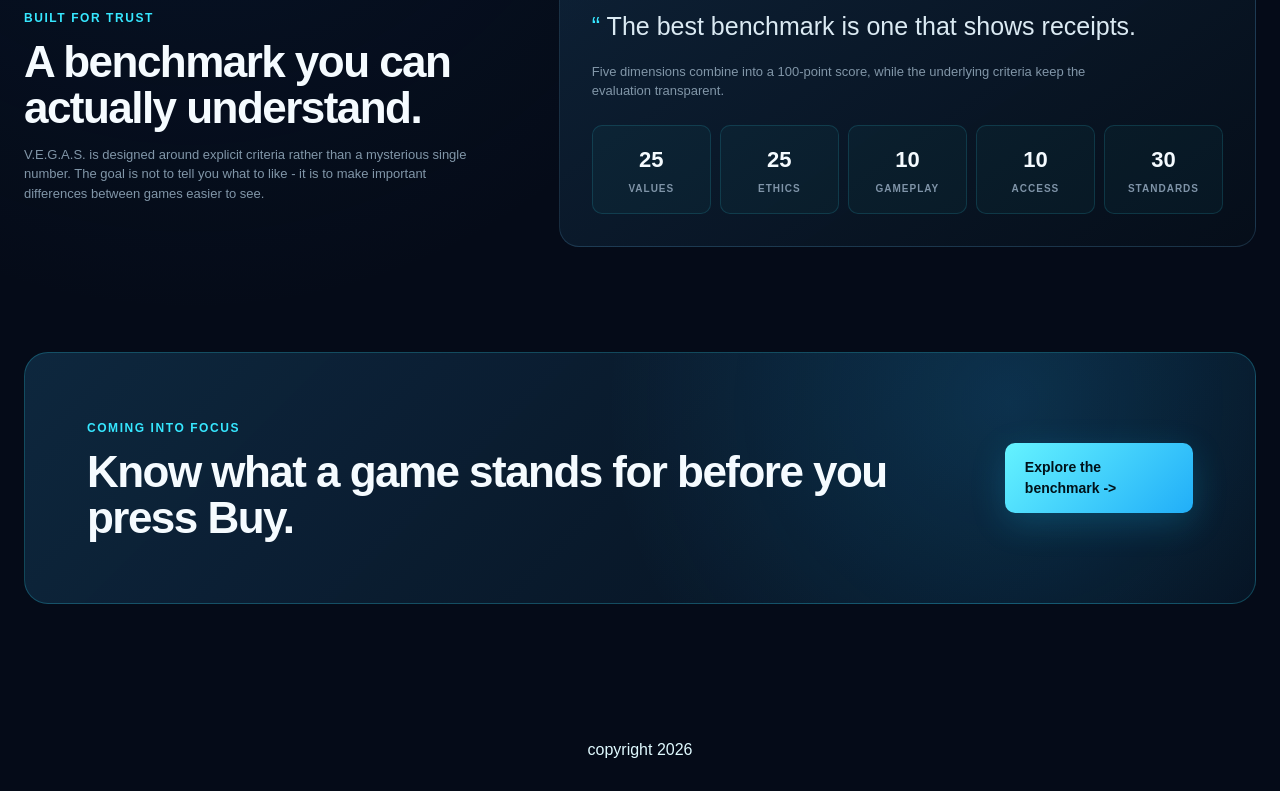
==== commit 5568c7a5: "colors update and pillar description rework" ====
--- a/index.html
+++ b/index.html
@@ -36,7 +36,7 @@
                     <h1>A higher standard for <strong>better games.</strong></h1>
                     <p>V.E.G.A.S. Cooldowns gives players a clear, structured way to judge the games they buy - and gives publishers a reason to aim higher. No more vibe checks or nostalgia traps. Only objective scores for clear decisions.</p>
                     <div class="home-buttons">
-                        <a class="home-button home-button-primary" href="games.html">Discover V.E.G.A.S. <span aria-hidden="true">-&gt;</span></a>
+                        <a class="home-button home-button-primary" href="recent.html">Discover V.E.G.A.S. <span aria-hidden="true">-&gt;</span></a>
                         <a class="home-button home-button-secondary" href="#methodology">How it works</a>
                     </div>
                 </div>
--- a/css/style.css
+++ b/css/style.css
@@ -9,12 +9,18 @@
     --text-main: #e0faff;
     --nav-height: 50px;
 
-    /* Color Gradient: Highest (Azure Blue) to Lowest (Amber Gold) */
-    --color-azure-blue: #3A86FF;
-    --color-blue-violet: #8338EC;
-    --color-neon-pink: #FF006E;
-    --color-blaze-orange: #FB5607;
-    --color-amber-gold: #FFBE0B;
+    /* Central score palette: highest to lowest */
+    --score-gold: #FFBE0B;
+    --score-orange: #FB5607;
+    --score-purple: #8338EC;
+    --score-blue: #3A86FF;
+    --score-brown: #4A2E21;
+
+    --color-azure-blue: var(--score-blue);
+    --color-blue-violet: var(--score-purple);
+    --color-neon-pink: var(--score-brown);
+    --color-blaze-orange: var(--score-orange);
+    --color-amber-gold: var(--score-gold);
 }
 
 * { box-sizing: border-box; }
@@ -53,6 +59,7 @@
 
 main {
     flex: 0 0 auto;
+    min-height: 1400px;
 }
 
 .navbar {
@@ -129,8 +136,8 @@
 
 /* --- Colors & Labels --- */
 .letter { color: var(--neon-blue); text-shadow: 0 0 10px var(--neon-blue); }
-.bonus { color: var(--neon-blue); font-weight: bold; }
-.penalty { color: var(--neon-red); font-weight: bold; text-shadow: 0 0 8px rgba(255, 49, 49, 0.4); }
+.bonus { color: var(--score-gold); font-weight: bold; }
+.penalty { color: var(--score-brown); font-weight: bold; text-shadow: 0 0 8px color-mix(in srgb, var(--score-brown) 40%, transparent); }
 
 
 
@@ -269,81 +276,103 @@
 }
 
 /* --- Point Value Color Gradient --- */
-/* Highest positive values → Azure Blue, 0 → Neon Pink, Lowest negative → Amber Gold */
-
-/* Positive values: Highest (Azure Blue) to mid (Blue Violet) */
+/* Highest values are gold; lower positive, neutral, and negative values descend through the shared palette. */
+
+/* Positive values: highest to lowest */
 .points-10, .points-p10 { 
-    color: var(--color-azure-blue); 
+    color: var(--score-gold);
     font-weight: bold; 
     text-shadow: 0 0 8px rgba(58, 134, 255, 0.4);
 }
 .points-6, .points-p6 { 
-    color: var(--color-azure-blue); 
+    color: var(--score-gold);
     font-weight: bold; 
     text-shadow: 0 0 8px rgba(58, 134, 255, 0.4);
 }
 .points-5, .points-p5 { 
-    color: var(--color-azure-blue); 
+    color: var(--score-gold);
     font-weight: bold; 
     text-shadow: 0 0 8px rgba(58, 134, 255, 0.4);
 }
 .points-3, .points-p3 { 
-    color: var(--color-blue-violet); 
+    color: var(--score-orange);
     font-weight: bold; 
     text-shadow: 0 0 8px rgba(131, 56, 236, 0.4);
 }
 .points-2, .points-p2 { 
-    color: var(--color-blue-violet); 
+    color: var(--score-purple);
     font-weight: bold; 
     text-shadow: 0 0 8px rgba(131, 56, 236, 0.4);
 }
 .points-1, .points-p1 { 
-    color: var(--color-blue-violet); 
+    color: var(--score-blue);
     font-weight: bold; 
     text-shadow: 0 0 8px rgba(131, 56, 236, 0.4);
 }
 
-/* Zero values: Neon Pink only */
+/* Zero values: low neutral */
 .points-0 { 
-    color: var(--color-neon-pink); 
+    color: var(--score-blue);
     font-weight: bold; 
     text-shadow: 0 0 8px rgba(255, 0, 110, 0.4);
 }
 
-/* Negative values: Less severe (Blaze Orange) to most severe (Amber Gold) */
+/* Negative values: less severe to most severe */
 .points-n2, .points-m2 { 
-    color: var(--color-blaze-orange); 
+    color: var(--score-blue);
     font-weight: bold; 
     text-shadow: 0 0 8px rgba(251, 86, 7, 0.4);
 }
 .points-n3, .points-m3 { 
-    color: var(--color-blaze-orange); 
+    color: var(--score-purple);
     font-weight: bold; 
     text-shadow: 0 0 8px rgba(251, 86, 7, 0.4);
 }
 .points-n5, .points-m5 { 
-    color: var(--color-blaze-orange); 
+    color: var(--score-orange);
     font-weight: bold; 
     text-shadow: 0 0 8px rgba(251, 86, 7, 0.4);
 }
 .points-n10, .points-m10 { 
-    color: var(--color-blaze-orange); 
+    color: var(--score-orange);
     font-weight: bold; 
     text-shadow: 0 0 8px rgba(251, 86, 7, 0.4);
 }
 .points-n20, .points-m20 { 
-    color: var(--color-amber-gold); 
+    color: var(--score-brown);
     font-weight: bold; 
     text-shadow: 0 0 8px rgba(255, 190, 11, 0.4);
 }
 .points-n100, .points-m100 { 
-    color: var(--color-amber-gold); 
+    color: var(--score-brown);
     font-weight: bold; 
     text-shadow: 0 0 8px rgba(255, 190, 11, 0.4);
 }
 
+.points-10, .points-p10,
+.points-6, .points-p6,
+.points-5, .points-p5,
+.points-3, .points-p3,
+.points-2, .points-p2,
+.points-1, .points-p1,
+.points-0,
+.points-n2, .points-m2,
+.points-n3, .points-m3,
+.points-n5, .points-m5,
+.points-n10, .points-m10,
+.points-n20, .points-m20,
+.points-n100, .points-m100 {
+    text-shadow: 0 0 8px color-mix(in srgb, currentColor 40%, transparent);
+}
+
 .points-max {
-    color: var(--color-azure-blue);
+    color: var(--score-gold);
     font-weight: bold;
     text-shadow: 0 0 8px rgba(58, 134, 255, 0.4);
 }
+
+.criterion-tier-5 { color: var(--score-gold) !important; }
+.criterion-tier-4 { color: var(--score-orange) !important; }
+.criterion-tier-3 { color: var(--score-purple) !important; }
+.criterion-tier-2 { color: var(--score-blue) !important; }
+.criterion-tier-1 { color: var(--score-brown) !important; }
--- a/css/navbar.css
+++ b/css/navbar.css
@@ -130,4 +130,44 @@
     transform: translateY(150px); 
     opacity: 0.3;
     pointer-events: none;
+}
+
+@media (min-width: 1024px) {
+    .navbar,
+    body.menu-open .navbar {
+        height: 50px !important;
+    }
+
+    .nav-drawer,
+    body.menu-open .nav-drawer {
+        position: static;
+        width: auto;
+        opacity: 1;
+        visibility: visible;
+        transform: none;
+        display: flex;
+        justify-content: flex-end;
+    }
+
+    .nav-links {
+        flex-direction: row;
+        align-items: center;
+        width: auto;
+        padding: 0;
+        gap: 25px;
+    }
+
+    .nav-links a {
+        font-size: 0.9rem;
+    }
+
+    .burger-menu {
+        display: none;
+    }
+
+    body.menu-open .hero-section {
+        transform: none;
+        opacity: 1;
+        pointer-events: auto;
+    }
 }
